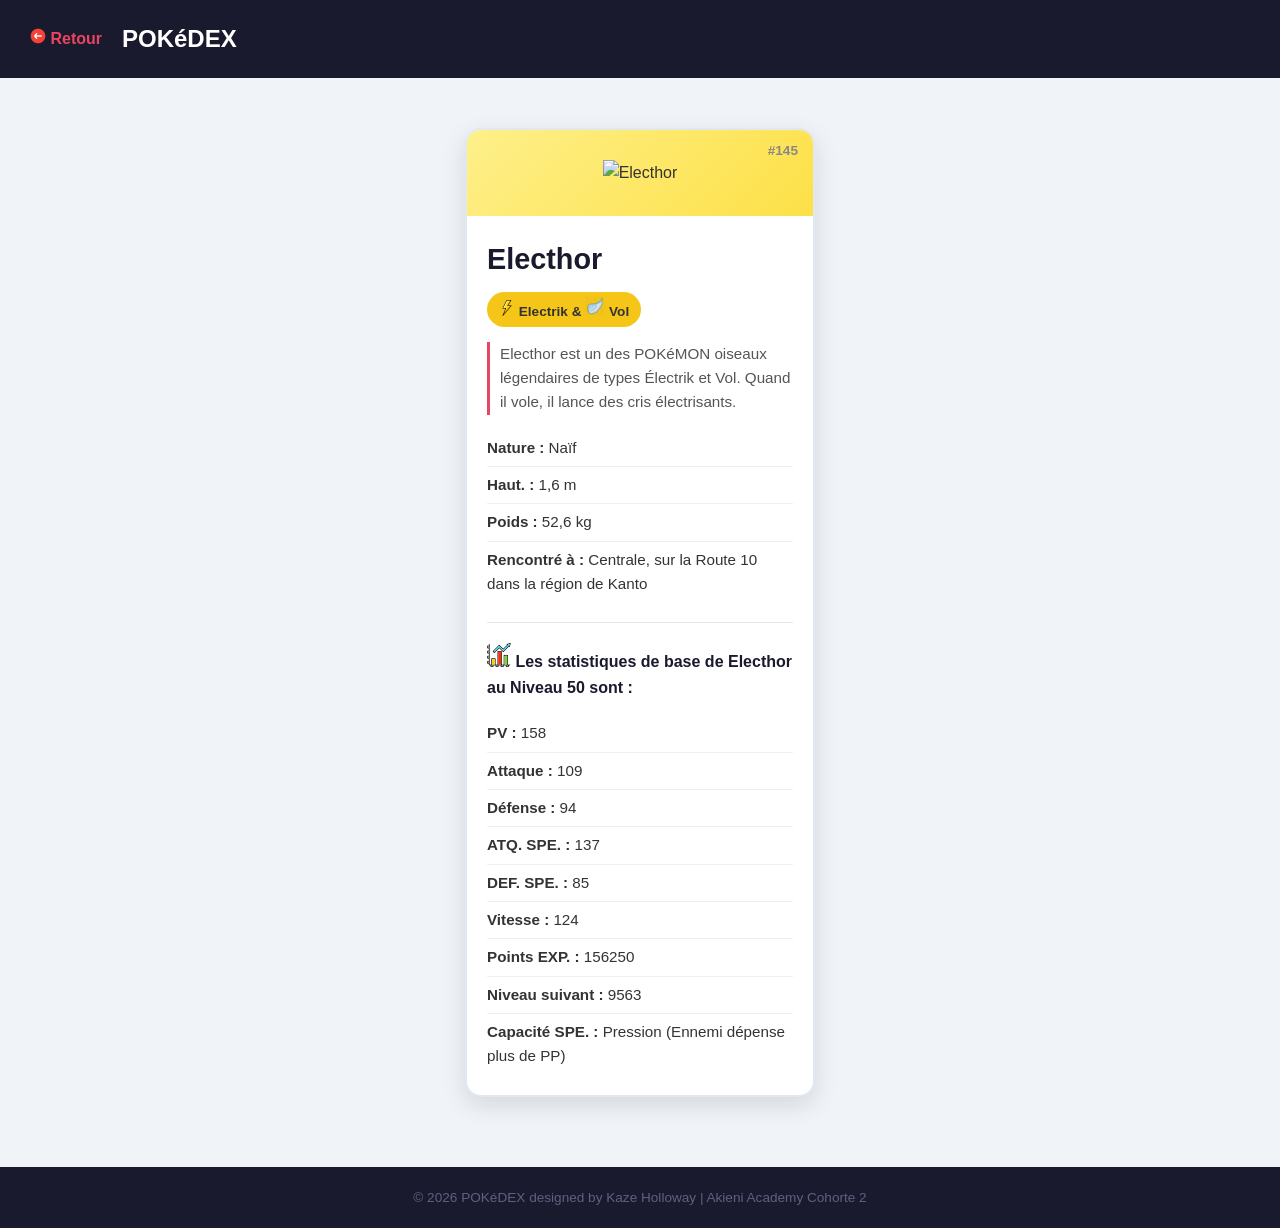
==== carte.html @ 9fc1436b "Initial commit: Pokédex UI project" ====
<!DOCTYPE html>
<html lang="fr">
<head>
    <meta charset="UTF-8">
    <meta name="viewport" content="width=device-width, initial-scale=1.0">
    <title>POKéDEX ~ Electhor</title>
    <link rel="stylesheet" href="style.css">
</head>
<body>

    <header class="carte-header">
        <a href="index.html" class="back-btn"><img src="images/assets/back.png" alt="Retour"> Retour</a>
        <h1>POKéDEX</h1>
    </header>

    <main class="carte-main">
        <article  class="pokemon-card">
            <div class="card-image">
                <img src="images/Electhor.png" 
                alt="Electhor">
                <span class="card-number">#145</span>
            </div>
            <div class="card-body">
                <h2 class="card-name">Electhor</h2>
                
                <div class="card-types">
                    <span class="type electrik"><img src="images/assets/flash.png" alt="Electrik"> Electrik & <img src="images/assets/wing.png" alt="Vol"> Vol</span>
                </div>

                <p class="card-description">
                    Electhor est un des POKéMON oiseaux légendaires de types Électrik et Vol. Quand il vole, il lance des cris électrisants.
                </p>

                <ul class="card-stats">
                    <li><strong>Nature :</strong> Naïf</li>
                    <li><strong>Haut. :</strong> 1,6 m</li>
                    <li><strong>Poids :</strong> 52,6 kg</li>
                    <li><strong>Rencontré à :</strong> Centrale, sur la Route 10 dans la région de Kanto</li>
                </ul>

                <hr class="stats-divider">

                <h3 class="stats-title">
                    <img src="images/assets/graphes.png" alt="Statistiques"> 
                    Les statistiques de base de Electhor au Niveau 50 sont :
                </h3>

                <ul class="card-stats">    
                    <li><strong>PV :</strong> 158</li>
                    <li><strong>Attaque :</strong> 109</li>
                    <li><strong>Défense :</strong> 94</li>
                    <li><strong>ATQ. SPE. :</strong> 137</li>
                    <li><strong>DEF. SPE. :</strong> 85</li>
                    <li><strong>Vitesse :</strong> 124</li>
                    <li><strong>Points EXP. :</strong> 156250</li>
                    <li><strong>Niveau suivant :</strong> 9563</li>
                    <li><strong>Capacité SPE. :</strong> Pression (Ennemi dépense plus de PP)</li>
                </ul>
            </div>
        </article>
    </main>

    <footer>
        <p>© 2026 POKéDEX designed by Kaze Holloway | Akieni Academy Cohorte 2</p>
    </footer>

</body>
</html>
---- style.css ----
/* === GLOBAL === */
* {
    margin: 0;
    padding: 0;
    box-sizing: border-box;
}

body {
    font-family: 'Segoe UI', sans-serif;
    background-color: #f0f4f8;
    color: #333;
    line-height: 1.6;
}

/* === HERO SECTION === */
.hero {
    background: linear-gradient(135deg, #1a1a2e, #16213e);
    color: white;
    text-align: center;
    padding: 80px 20px;  /* padding : espace interne haut/bas 80px, gauche/droite 20px */
}

.hero-logo {
    width: 200px;
    margin-bottom: 20px;  /* margin : espace extérieur sous le logo */
}

.hero-content h1 {
    font-size: 2.5rem;
    margin-bottom: 15px;
}

.hero-content p {
    font-size: 1.1rem;
    color: #a0a0c0;
    margin-bottom: 30px;
}

.hero-btn {
    display: inline-block;
    background-color: #e94560;
    color: white;
    padding: 12px 30px;   /* padding : espace interne bouton */
    border-radius: 25px;
    text-decoration: none;
    font-weight: bold;
    transition: background-color 0.3s;
}

.hero-btn:hover {
    background-color: #c73652;
}

/* === FEATURES === */
.features {
    display: flex;
    justify-content: center;
    gap: 20px;             /* gap : espace entre les cartes */
    padding: 50px 20px;
    flex-wrap: wrap;
}

.feature-card {
    background-color: white;
    border-radius: 10px;
    padding: 25px;         /* padding : espace intérieur de chaque carte */
    width: 220px;
    text-align: center;
    box-shadow: 0 4px 12px rgba(0,0,0,0.1);
    border-top: 4px solid #e94560;  /* border : bordure visible en haut */
}

.feature-card h2 {
    font-size: 1.2rem;
    margin-bottom: 10px;
    color: #1a1a2e;
}

/* === CARTE HEADER === */
.carte-header {
    background-color: #1a1a2e;
    color: white;
    padding: 20px 30px;
    display: flex;
    align-items: center;
    gap: 20px;
}

.back-btn {
    color: #e94560;
    text-decoration: none;
    font-weight: bold;
}

.back-btn:hover {
    text-decoration: underline;
}

.carte-header h1 {
    font-size: 1.5rem;
}

/* === CARTE PRODUIT === */
.carte-main {
    display: flex;
    justify-content: center;
    padding: 50px 20px;    /* padding : espace autour de la carte */
}

.pokemon-card {
    background-color: white;
    border-radius: 16px;
    box-shadow: 0 8px 24px rgba(0,0,0,0.12);
    width: 350px;
    overflow: hidden;
    border: 2px solid #e2e8f0;  /* border : contour de la carte */
}

.card-image {
    background: linear-gradient(135deg, #fef08a, #fde047);
    padding: 30px;          /* padding : espace autour de l'image Pokémon */
    text-align: center;
    position: relative;
}

.card-image img {
    width: 180px;
    height: 180px;
    object-fit: contain;
}

.card-number {
    position: absolute;
    top: 10px;
    right: 15px;
    font-size: 0.85rem;
    color: #888;
    font-weight: bold;
}

.card-body {
    padding: 20px;          /* padding : espace intérieur du corps de carte */
}

.card-name {
    font-size: 1.8rem;
    color: #1a1a2e;
    margin-bottom: 10px;
}

.card-types {
    margin-bottom: 15px;
}

.type {
    display: inline-block;
    padding: 4px 12px;      /* padding : espace interne du badge type */
    border-radius: 20px;
    font-size: 0.85rem;
    font-weight: bold;
    color: white;
}

.electrik {
    background-color: #f5c518;
    color: #333;
}

.card-description {
    color: #555;
    font-size: 0.95rem;
    margin-bottom: 15px;
    border-left: 3px solid #e94560;  /* border : ligne décorative gauche */
    padding-left: 10px;               /* padding : espace entre ligne et texte */
}

/* Séparer les caractéristiques physiques des statistiques */
.stats-divider {
    margin: 20px 0;
    border: none;
    border-top: 1px solid #e2e8f0;
}

.stats-title {
    margin-bottom: 15px;
    font-size: 1rem;
    color: #1a1a2e;
}


.card-stats {
    list-style: none;
    padding: 0;
}

.card-stats li {
    padding: 6px 0;         /* padding : espace vertical entre chaque stat */
    border-bottom: 1px solid #f0f0f0;  /* border : séparateur entre stats */
    font-size: 0.95rem;
}

.card-stats li:last-child {
    border-bottom: none;
}

/* === FOOTER === */
footer {
    background-color: #1a1a2e;
    color: #606080;
    text-align: center;
    padding: 20px;
    font-size: 0.85rem;
    margin-top: 20px;
}
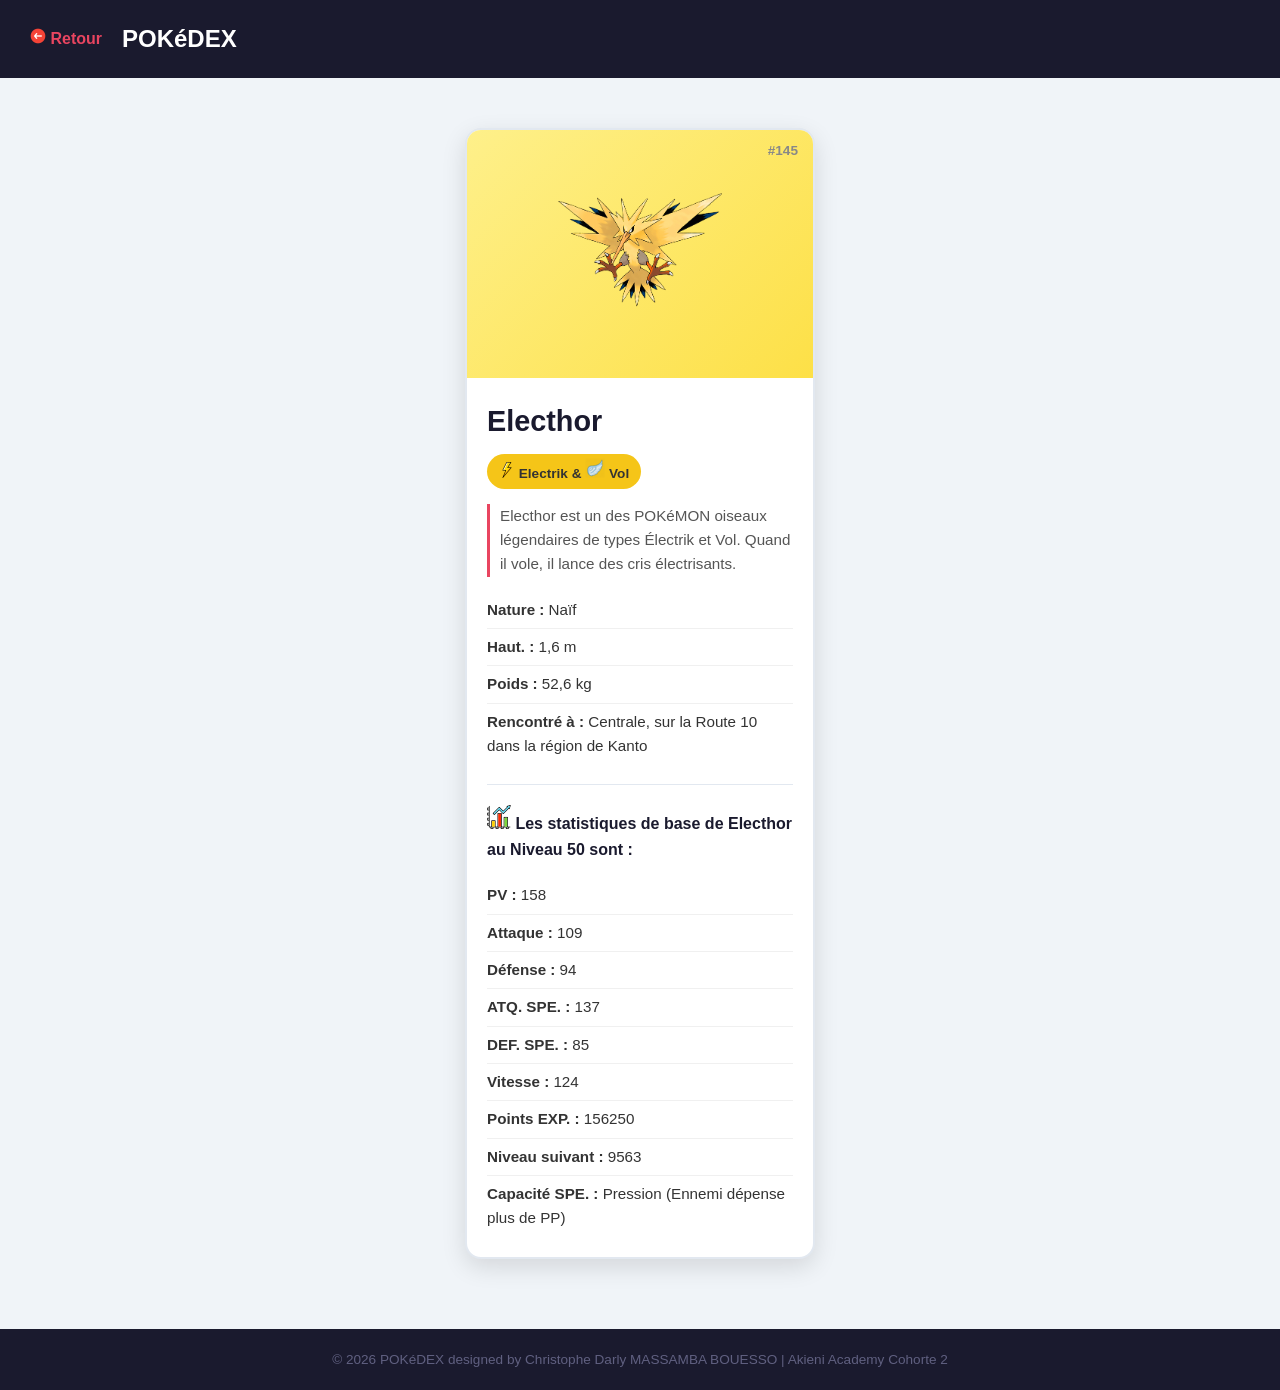
==== commit 24da1f06: "Correction de la casse pour l'image de Electhor" ====
--- a/carte.html
+++ b/carte.html
@@ -16,7 +16,7 @@
     <main class="carte-main">
         <article  class="pokemon-card">
             <div class="card-image">
-                <img src="images/Electhor.png" 
+                <img src="images/electhor.png" 
                 alt="Electhor">
                 <span class="card-number">#145</span>
             </div>
@@ -61,7 +61,7 @@
     </main>
 
     <footer>
-        <p>© 2026 POKéDEX designed by Kaze Holloway | Akieni Academy Cohorte 2</p>
+        <p>© 2026 POKéDEX designed by Christophe Darly MASSAMBA BOUESSO | Akieni Academy Cohorte 2</p>
     </footer>
 
 </body>
--- a/style.css
+++ b/style.css
@@ -1,4 +1,4 @@
-/* === GLOBAL === */
+/* Global */
 * {
     margin: 0;
     padding: 0;
@@ -12,7 +12,7 @@
     line-height: 1.6;
 }
 
-/* === HERO SECTION === */
+/* Hero section */
 .hero {
     background: linear-gradient(135deg, #1a1a2e, #16213e);
     color: white;
@@ -40,7 +40,7 @@
     display: inline-block;
     background-color: #e94560;
     color: white;
-    padding: 12px 30px;   /* padding : espace interne bouton */
+    padding: 12px 30px;   /* espace interne dans bouton */
     border-radius: 25px;
     text-decoration: none;
     font-weight: bold;
@@ -51,11 +51,11 @@
     background-color: #c73652;
 }
 
-/* === FEATURES === */
+/* features */
 .features {
     display: flex;
     justify-content: center;
-    gap: 20px;             /* gap : espace entre les cartes */
+    gap: 20px;             /* espace entre les cartes */
     padding: 50px 20px;
     flex-wrap: wrap;
 }
@@ -63,11 +63,11 @@
 .feature-card {
     background-color: white;
     border-radius: 10px;
-    padding: 25px;         /* padding : espace intérieur de chaque carte */
+    padding: 25px;         /* espace intérieur de chaque carte */
     width: 220px;
     text-align: center;
     box-shadow: 0 4px 12px rgba(0,0,0,0.1);
-    border-top: 4px solid #e94560;  /* border : bordure visible en haut */
+    border-top: 4px solid #e94560;  /* bordure visible (en haut) */
 }
 
 .feature-card h2 {
@@ -76,7 +76,7 @@
     color: #1a1a2e;
 }
 
-/* === CARTE HEADER === */
+/* carte header */
 .carte-header {
     background-color: #1a1a2e;
     color: white;
@@ -100,11 +100,11 @@
     font-size: 1.5rem;
 }
 
-/* === CARTE PRODUIT === */
+/* carte du produit (pokémon) */
 .carte-main {
     display: flex;
     justify-content: center;
-    padding: 50px 20px;    /* padding : espace autour de la carte */
+    padding: 50px 20px;
 }
 
 .pokemon-card {
@@ -113,12 +113,12 @@
     box-shadow: 0 8px 24px rgba(0,0,0,0.12);
     width: 350px;
     overflow: hidden;
-    border: 2px solid #e2e8f0;  /* border : contour de la carte */
+    border: 2px solid #e2e8f0;
 }
 
 .card-image {
     background: linear-gradient(135deg, #fef08a, #fde047);
-    padding: 30px;          /* padding : espace autour de l'image Pokémon */
+    padding: 30px;
     text-align: center;
     position: relative;
 }
@@ -139,7 +139,7 @@
 }
 
 .card-body {
-    padding: 20px;          /* padding : espace intérieur du corps de carte */
+    padding: 20px;
 }
 
 .card-name {
@@ -154,7 +154,7 @@
 
 .type {
     display: inline-block;
-    padding: 4px 12px;      /* padding : espace interne du badge type */
+    padding: 4px 12px;
     border-radius: 20px;
     font-size: 0.85rem;
     font-weight: bold;
@@ -170,8 +170,8 @@
     color: #555;
     font-size: 0.95rem;
     margin-bottom: 15px;
-    border-left: 3px solid #e94560;  /* border : ligne décorative gauche */
-    padding-left: 10px;               /* padding : espace entre ligne et texte */
+    border-left: 3px solid #e94560;
+    padding-left: 10px;  /* espace entre ligne verticale à gauche et le texte */
 }
 
 /* Séparer les caractéristiques physiques des statistiques */
@@ -194,8 +194,8 @@
 }
 
 .card-stats li {
-    padding: 6px 0;         /* padding : espace vertical entre chaque stat */
-    border-bottom: 1px solid #f0f0f0;  /* border : séparateur entre stats */
+    padding: 6px 0;  /* espace vertical entre chaque stat */
+    border-bottom: 1px solid #f0f0f0;
     font-size: 0.95rem;
 }
 
@@ -203,7 +203,7 @@
     border-bottom: none;
 }
 
-/* === FOOTER === */
+/* footer */
 footer {
     background-color: #1a1a2e;
     color: #606080;
